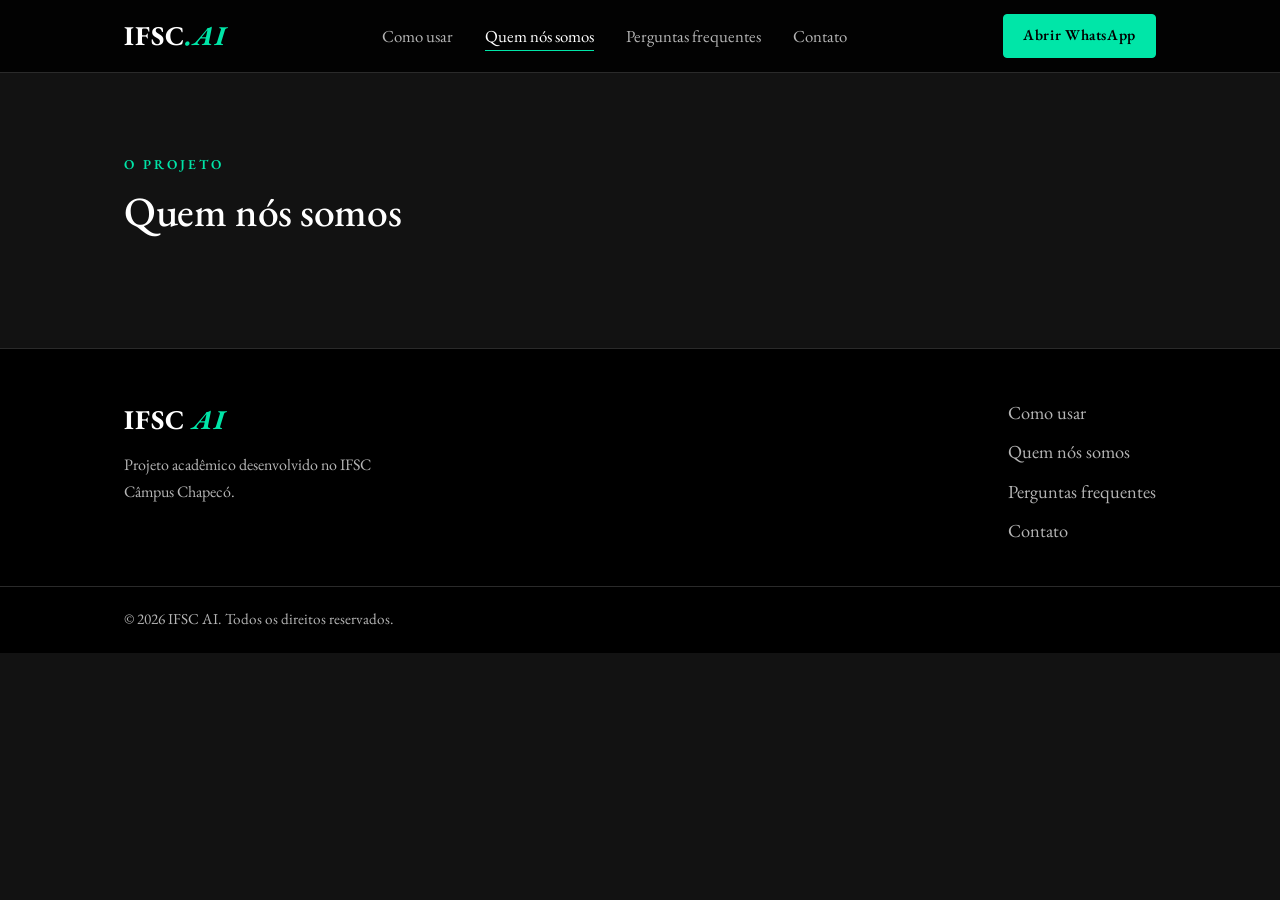
==== frontend/quem-nos-somos.html @ 72b66285 "feat: troca a aba "Base de conhecimentos" por "Quem nós somos" Renomeia a página e atualiza title, d" ====
<!DOCTYPE html>
<html lang="pt-BR">
<head>
  <meta charset="UTF-8">
  <meta name="viewport" content="width=device-width, initial-scale=1.0">
  <title>IFSC.AI — Quem nós somos</title>
  <meta name="description" content="Quem nós somos: a equipe por trás do IFSC AI, projeto acadêmico do IFSC Câmpus Chapecó.">

  <!-- Fonte serifada: EB Garamond (Google Fonts) -->
  <link rel="preconnect" href="https://fonts.googleapis.com">
  <link rel="preconnect" href="https://fonts.gstatic.com" crossorigin>
  <link href="https://fonts.googleapis.com/css2?family=EB+Garamond:ital,wght@0,400;0,500;0,600;0,700;1,400;1,500&display=swap" rel="stylesheet">

  <link rel="stylesheet" href="style.css">
</head>
<body>

  <!-- ============ NAVBAR ============ -->
  <header class="navbar">
    <nav class="nav container" aria-label="Navegação principal">
      <a href="index.html" class="brand" aria-label="IFSC AI — início">IFSC<span>.AI</span></a>

      <ul class="nav-links">
        <li><a href="index.html#como-usar">Como usar</a></li>
        <li><a href="quem-nos-somos.html" aria-current="page">Quem nós somos</a></li>
        <li><a href="index.html#perguntas">Perguntas frequentes</a></li>
        <li><a href="index.html#contato">Contato</a></li>
      </ul>

      <!-- Troque o href pelo link do WhatsApp: https://wa.me/55DDDNUMERO -->
      <a href="#" class="btn btn-small">Abrir WhatsApp</a>
    </nav>
  </header>

  <!-- ============ BODY ============ -->
  <main>

    <section class="section" id="quem-somos">
      <div class="container">
        <p class="eyebrow">O projeto</p>
        <h1 class="page-title">Quem nós somos</h1>

        <!-- Conteúdo de quem nós somos entra aqui -->

      </div>
    </section>

  </main>

  <!-- ============ FOOTER ============ -->
  <footer class="footer">
    <div class="container footer-inner">

      <div>
        <p class="brand brand-footer">IFSC <span>AI</span></p>
        <p class="footer-text">
          Projeto acadêmico desenvolvido no IFSC Câmpus Chapecó.
        </p>
      </div>

      <ul class="footer-links">
        <li><a href="index.html#como-usar">Como usar</a></li>
        <li><a href="quem-nos-somos.html">Quem nós somos</a></li>
        <li><a href="index.html#perguntas">Perguntas frequentes</a></li>
        <li><a href="index.html#contato">Contato</a></li>
      </ul>

    </div>

    <div class="footer-bottom">
      <div class="container">
        <p>&copy; 2026 IFSC AI. Todos os direitos reservados.</p>
      </div>
    </div>
  </footer>

</body>
</html>
---- frontend/style.css ----
/* =========================================================
   IFSC AI — Página de ajuda
   Paleta: #00E6A8, preto, branco, cinza bem escuro
   Fonte: EB Garamond (serifada, elegante e tecnológica)
   ========================================================= */

/* ---------- Variáveis ---------- */
:root {
  --accent: #00E6A8;
  --accent-soft: rgba(0, 230, 168, 0.12);
  --accent-line: rgba(0, 230, 168, 0.35);

  --black: #000000;
  --bg: #121212;
  --surface: #1a1a1a;
  --border: #2a2a2a;
  --white: #ffffff;
  --muted: #b5b5b5;

  --font-serif: "EB Garamond", Garamond, "Cormorant Garamond", "Times New Roman", serif;

  --radius: 4px;
  --max-width: 1080px;
  --nav-height: 72px;
}

/* ---------- Reset básico ---------- */
*,
*::before,
*::after {
  box-sizing: border-box;
  margin: 0;
  padding: 0;
}

html {
  scroll-behavior: smooth;
}

body {
  font-family: var(--font-serif);
  font-size: 1.15rem;
  line-height: 1.7;
  color: var(--white);
  background: var(--bg);
  -webkit-font-smoothing: antialiased;
}

ul,
ol {
  list-style: none;
}

a {
  color: inherit;
  text-decoration: none;
}

:focus-visible {
  outline: 2px solid var(--accent);
  outline-offset: 3px;
}

/* ---------- Utilitários ---------- */
.container {
  width: 100%;
  max-width: var(--max-width);
  margin: 0 auto;
  padding: 0 1.5rem;
}

.container-narrow {
  max-width: 760px;
}

.eyebrow {
  font-size: 0.85rem;
  font-weight: 600;
  letter-spacing: 0.22em;
  text-transform: uppercase;
  color: var(--accent);
  margin-bottom: 0.75rem;
}

h1,
h2,
h3 {
  font-weight: 500;
  line-height: 1.15;
  letter-spacing: -0.01em;
}

h2 {
  font-size: clamp(1.9rem, 4vw, 2.6rem);
  margin-bottom: 2rem;
}

h3 {
  font-size: 1.35rem;
  margin-bottom: 0.5rem;
}

/* ---------- Botões ---------- */
.btn {
  display: inline-block;
  padding: 0.8rem 1.8rem;
  font-family: inherit;
  font-size: 1.05rem;
  font-weight: 600;
  letter-spacing: 0.04em;
  color: var(--black);
  background: var(--accent);
  border: 1px solid var(--accent);
  border-radius: var(--radius);
  transition: background 0.2s ease, color 0.2s ease, transform 0.2s ease;
}

.btn:hover {
  background: transparent;
  color: var(--accent);
  transform: translateY(-1px);
}

.btn-ghost {
  background: transparent;
  color: var(--white);
  border-color: var(--border);
}

.btn-ghost:hover {
  color: var(--accent);
  border-color: var(--accent);
}

.btn-small {
  padding: 0.5rem 1.2rem;
  font-size: 0.95rem;
}

/* ---------- Navbar ---------- */
.navbar {
  position: sticky;
  top: 0;
  z-index: 100;
  background: rgba(0, 0, 0, 0.88);
  backdrop-filter: blur(10px);
  -webkit-backdrop-filter: blur(10px);
  border-bottom: 1px solid var(--border);
}

.nav {
  display: flex;
  align-items: center;
  justify-content: space-between;
  gap: 1.5rem;
  min-height: var(--nav-height);
}

.brand {
  font-size: 1.7rem;
  font-weight: 700;
  letter-spacing: 0.04em;
  color: var(--white);
}

.brand span {
  color: var(--accent);
  font-style: italic;
}

.nav-links {
  display: flex;
  gap: 2rem;
}

.nav-links a {
  position: relative;
  font-size: 1.05rem;
  color: var(--muted);
  transition: color 0.2s ease;
}

.nav-links a::after {
  content: "";
  position: absolute;
  left: 0;
  bottom: -4px;
  width: 0;
  height: 1px;
  background: var(--accent);
  transition: width 0.25s ease;
}

.nav-links a:hover {
  color: var(--white);
}

.nav-links a:hover::after {
  width: 100%;
}

/* Aba atual */
.nav-links a[aria-current="page"] {
  color: var(--white);
}

.nav-links a[aria-current="page"]::after {
  width: 100%;
}

/* ---------- Hero ---------- */
.hero {
  min-height: 510px;
  display: flex;
  align-items: center;
  text-align: center;
  padding: 5rem 0;
  background: var(--bg);
  border-bottom: 1px solid var(--border);
}

.hero .container {
  display: flex;
  flex-direction: column;
  align-items: center;
}

.hero h1 {
  font-size: clamp(3rem, 7vw, 5.2rem);
  max-width: 900px;
  margin-bottom: 1.25rem;
  line-height: 0.98;
  letter-spacing: -0.025em;
}

.hero h1 em {
  font-style: italic;
  color: var(--accent);
}

.lead {
  max-width: 500px;
  font-size: 1.2rem;
  line-height: 1.5;
  color: var(--muted);
  margin-bottom: 2rem;
}

.hero-actions {
  display: flex;
  justify-content: center;
}

/* ---------- Seções ---------- */
.section {
  padding: 5rem 0;
  scroll-margin-top: var(--nav-height);
}

.section-alt {
  background: var(--black);
  border-top: 1px solid var(--border);
  border-bottom: 1px solid var(--border);
}

/* ---------- Páginas internas ---------- */
.page-title {
  font-size: clamp(1.9rem, 4vw, 2.6rem);
  margin-bottom: 2rem;
}

/* ---------- Passos ---------- */
.steps {
  display: grid;
  grid-template-columns: repeat(3, 1fr);
  gap: 1.5rem;
  counter-reset: step;
}

.card {
  position: relative;
  padding: 2rem 1.75rem;
  background: var(--surface);
  border: 1px solid var(--border);
  border-radius: var(--radius);
  transition: border-color 0.2s ease, transform 0.2s ease;
}

.card:hover {
  border-color: var(--accent-line);
  transform: translateY(-3px);
}

.steps .card::before {
  counter-increment: step;
  content: "0" counter(step);
  display: block;
  font-size: 2.6rem;
  font-style: italic;
  font-weight: 500;
  line-height: 1;
  color: var(--accent);
  margin-bottom: 1rem;
}

.card p {
  color: var(--muted);
}

/* ---------- FAQ ---------- */
.faq {
  border-top: 1px solid var(--border);
}

.faq details {
  border-bottom: 1px solid var(--border);
}

.faq summary {
  position: relative;
  padding: 1.4rem 2.5rem 1.4rem 0;
  font-size: 1.3rem;
  font-weight: 500;
  cursor: pointer;
  list-style: none;
  transition: color 0.2s ease;
}

.faq summary::-webkit-details-marker {
  display: none;
}

.faq summary::after {
  content: "+";
  position: absolute;
  right: 0.25rem;
  top: 50%;
  transform: translateY(-50%);
  font-size: 1.8rem;
  font-weight: 400;
  color: var(--accent);
  transition: transform 0.25s ease;
}

.faq summary:hover {
  color: var(--accent);
}

.faq details[open] summary::after {
  content: "–";
}

.faq details p {
  padding: 0 2.5rem 1.5rem 0;
  color: var(--muted);
}

/* ---------- CTA ---------- */
.cta {
  padding: 3.5rem 2rem;
  text-align: center;
  background:
    radial-gradient(
      ellipse 70% 120% at 50% 0%,
      var(--accent-soft),
      transparent 70%
    ),
    var(--surface);
  border: 1px solid var(--accent-line);
  border-radius: var(--radius);
}

.cta h2 {
  margin-bottom: 0.75rem;
}

.cta p {
  max-width: 50ch;
  margin: 0 auto 2rem;
  color: var(--muted);
}

/* ---------- Footer ---------- */
.footer {
  background: var(--black);
  border-top: 1px solid var(--border);
}

.footer-inner {
  display: flex;
  flex-wrap: wrap;
  justify-content: space-between;
  gap: 2rem;
  padding-top: 3rem;
  padding-bottom: 2.5rem;
}

.brand-footer {
  margin-bottom: 0.5rem;
}

.footer-text {
  max-width: 34ch;
  font-size: 1rem;
  color: var(--muted);
}

.footer-links {
  display: flex;
  flex-direction: column;
  gap: 0.5rem;
}

.footer-links a {
  color: var(--muted);
  transition: color 0.2s ease;
}

.footer-links a:hover {
  color: var(--accent);
}

.footer-bottom {
  padding: 1.25rem 0;
  border-top: 1px solid var(--border);
  font-size: 0.95rem;
  color: var(--muted);
}

/* ---------- Responsivo ---------- */
@media (max-width: 860px) {
  .steps {
    grid-template-columns: 1fr;
  }
}

@media (max-width: 640px) {
  :root {
    --nav-height: 108px;
  }

  .nav {
    flex-wrap: wrap;
    justify-content: space-between;
    padding-top: 0.75rem;
    padding-bottom: 0.75rem;
    gap: 0.75rem;
  }

  .nav-links {
    order: 3;
    width: 100%;
    flex-wrap: wrap;
    justify-content: space-between;
    gap: 0.5rem 1rem;
  }

  .nav-links a {
    font-size: 0.95rem;
  }

  .hero {
    min-height: 480px;
    padding: 4rem 0 3.5rem;
  }

  .hero h1 {
    font-size: clamp(2.8rem, 12vw, 4rem);
  }

  .section {
    padding: 3.5rem 0;
  }

  .cta {
    padding: 2.5rem 1.25rem;
  }
}

/* ---------- Menos animação ---------- */
@media (prefers-reduced-motion: reduce) {
  html {
    scroll-behavior: auto;
  }

  * {
    transition: none !important;
  }
}
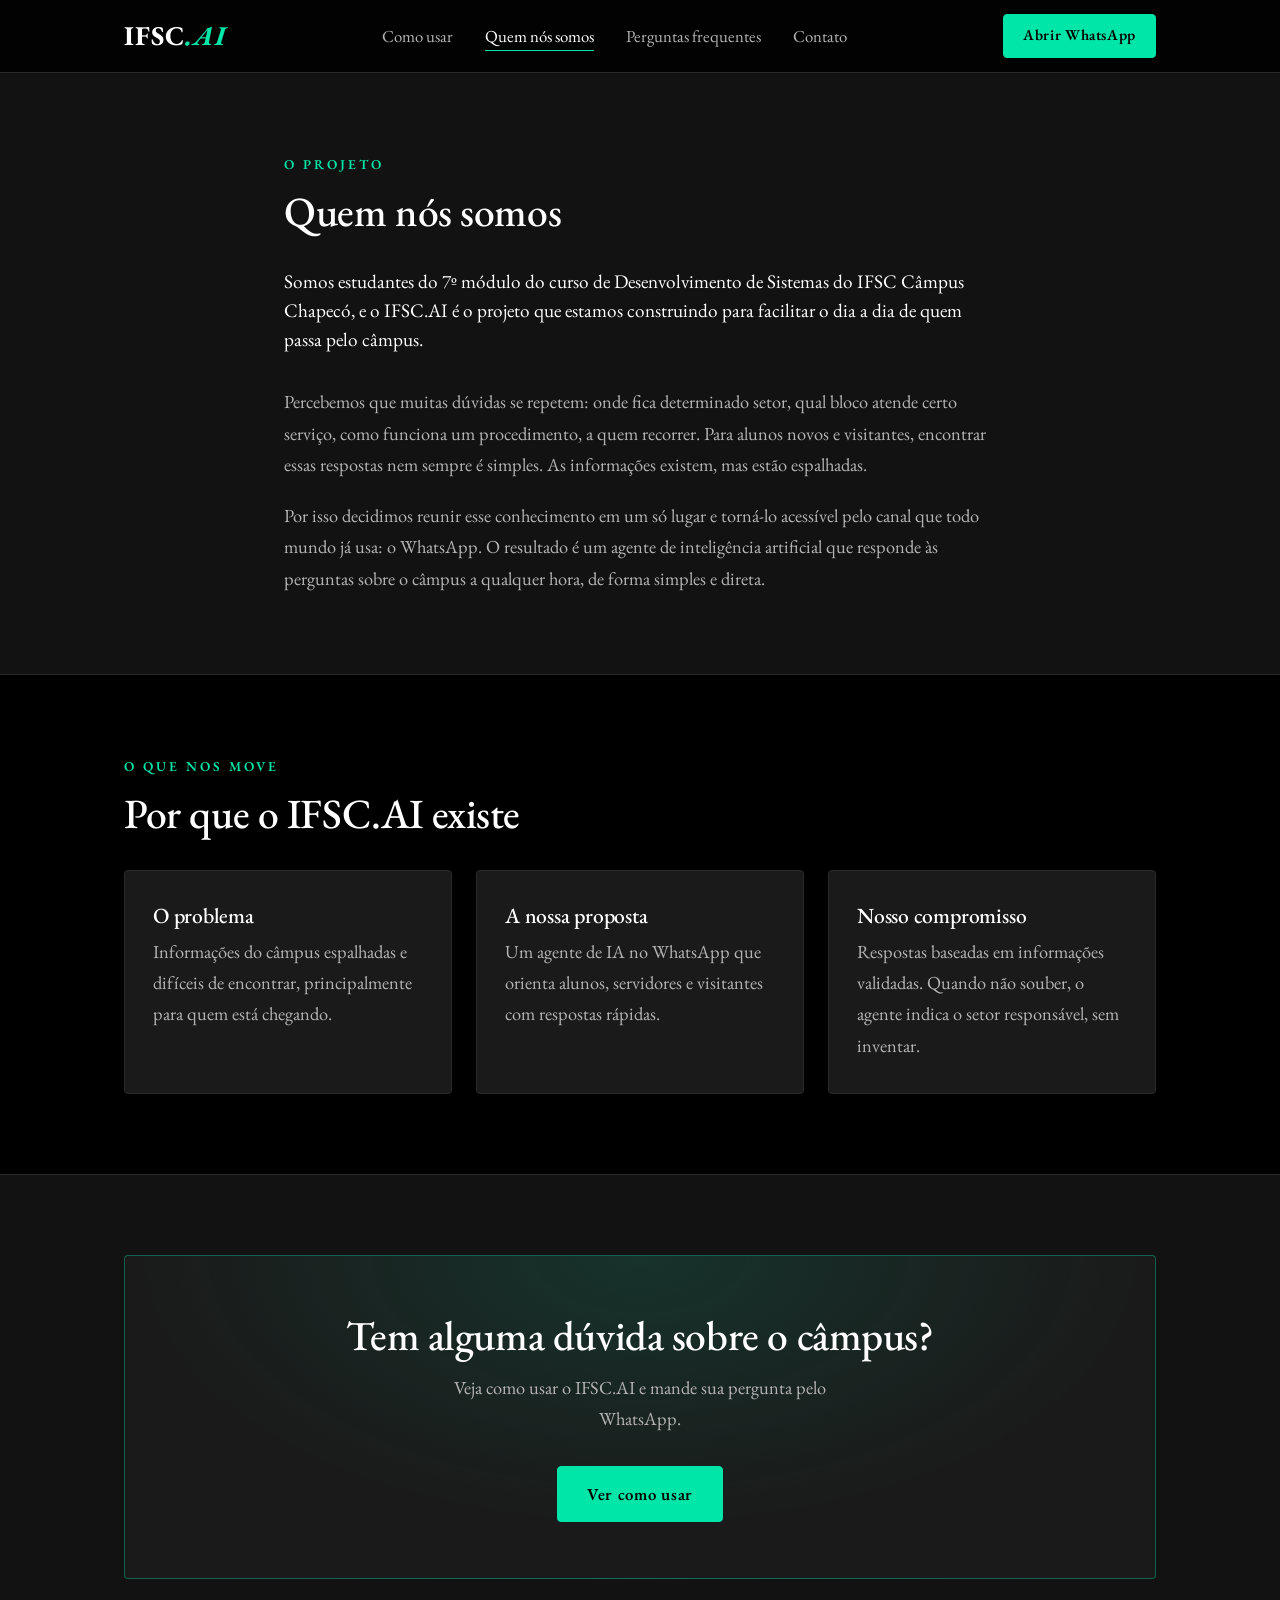
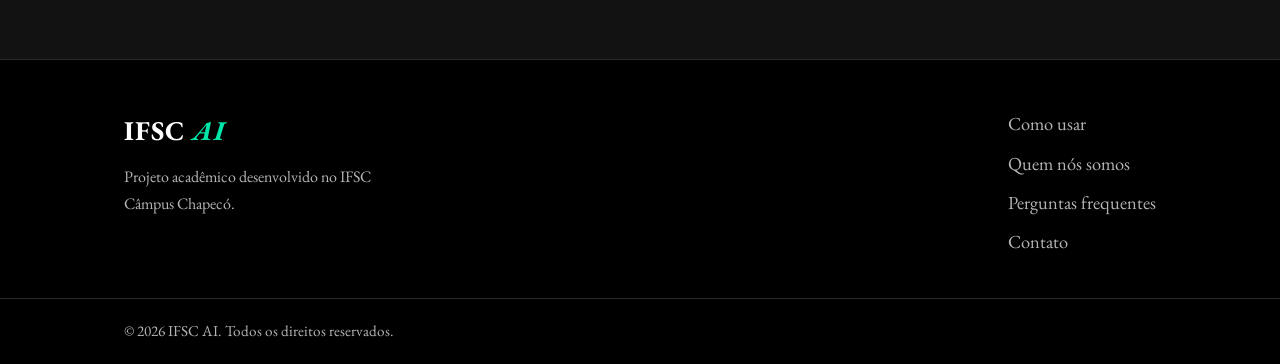
==== commit 3b7300ab: "feat: adiciona conteúdo da página "Quem nós somos" Apresenta a equipe (alunos do 7º módulo de Desenv" ====
--- a/frontend/quem-nos-somos.html
+++ b/frontend/quem-nos-somos.html
@@ -35,13 +35,69 @@
   <!-- ============ BODY ============ -->
   <main>
 
+    <!-- Apresentação -->
     <section class="section" id="quem-somos">
-      <div class="container">
+      <div class="container container-narrow about">
         <p class="eyebrow">O projeto</p>
         <h1 class="page-title">Quem nós somos</h1>
 
-        <!-- Conteúdo de quem nós somos entra aqui -->
+        <p class="lead">
+          Somos estudantes do 7º módulo do curso de Desenvolvimento de Sistemas do
+          IFSC Câmpus Chapecó, e o IFSC.AI é o projeto que estamos construindo para
+          facilitar o dia a dia de quem passa pelo câmpus.
+        </p>
 
+        <p>
+          Percebemos que muitas dúvidas se repetem: onde fica determinado setor, qual
+          bloco atende certo serviço, como funciona um procedimento, a quem recorrer.
+          Para alunos novos e visitantes, encontrar essas respostas nem sempre é simples.
+          As informações existem, mas estão espalhadas.
+        </p>
+
+        <p>
+          Por isso decidimos reunir esse conhecimento em um só lugar e torná-lo acessível
+          pelo canal que todo mundo já usa: o WhatsApp. O resultado é um agente de
+          inteligência artificial que responde às perguntas sobre o câmpus a qualquer
+          hora, de forma simples e direta.
+        </p>
+      </div>
+    </section>
+
+    <!-- O que nos move -->
+    <section class="section section-alt" id="proposito">
+      <div class="container">
+        <p class="eyebrow">O que nos move</p>
+        <h2>Por que o IFSC.AI existe</h2>
+
+        <ul class="card-grid">
+          <li class="card">
+            <h3>O problema</h3>
+            <p>Informações do câmpus espalhadas e difíceis de encontrar, principalmente para quem está chegando.</p>
+          </li>
+
+          <li class="card">
+            <h3>A nossa proposta</h3>
+            <p>Um agente de IA no WhatsApp que orienta alunos, servidores e visitantes com respostas rápidas.</p>
+          </li>
+
+          <li class="card">
+            <h3>Nosso compromisso</h3>
+            <p>Respostas baseadas em informações validadas. Quando não souber, o agente indica o setor responsável, sem inventar.</p>
+          </li>
+        </ul>
+      </div>
+    </section>
+
+    <!-- CTA -->
+    <section class="section" id="contato">
+      <div class="container">
+        <div class="cta">
+          <h2>Tem alguma dúvida sobre o câmpus?</h2>
+          <p>
+            Veja como usar o IFSC.AI e mande sua pergunta pelo WhatsApp.
+          </p>
+          <a href="index.html#como-usar" class="btn">Ver como usar</a>
+        </div>
       </div>
     </section>
 
--- a/frontend/style.css
+++ b/frontend/style.css
@@ -269,11 +269,30 @@
   margin-bottom: 2rem;
 }
 
+/* Quem nós somos */
+.about .lead {
+  max-width: none;
+  color: var(--white);
+}
+
+.about p:not(.eyebrow):not(.lead) {
+  font-size: 1.15rem;
+  color: var(--muted);
+}
+
+.about p + p {
+  margin-top: 1.25rem;
+}
+
 /* ---------- Passos ---------- */
-.steps {
+.steps,
+.card-grid {
   display: grid;
   grid-template-columns: repeat(3, 1fr);
   gap: 1.5rem;
+}
+
+.steps {
   counter-reset: step;
 }
 
@@ -429,7 +448,8 @@
 
 /* ---------- Responsivo ---------- */
 @media (max-width: 860px) {
-  .steps {
+  .steps,
+  .card-grid {
     grid-template-columns: 1fr;
   }
 }
